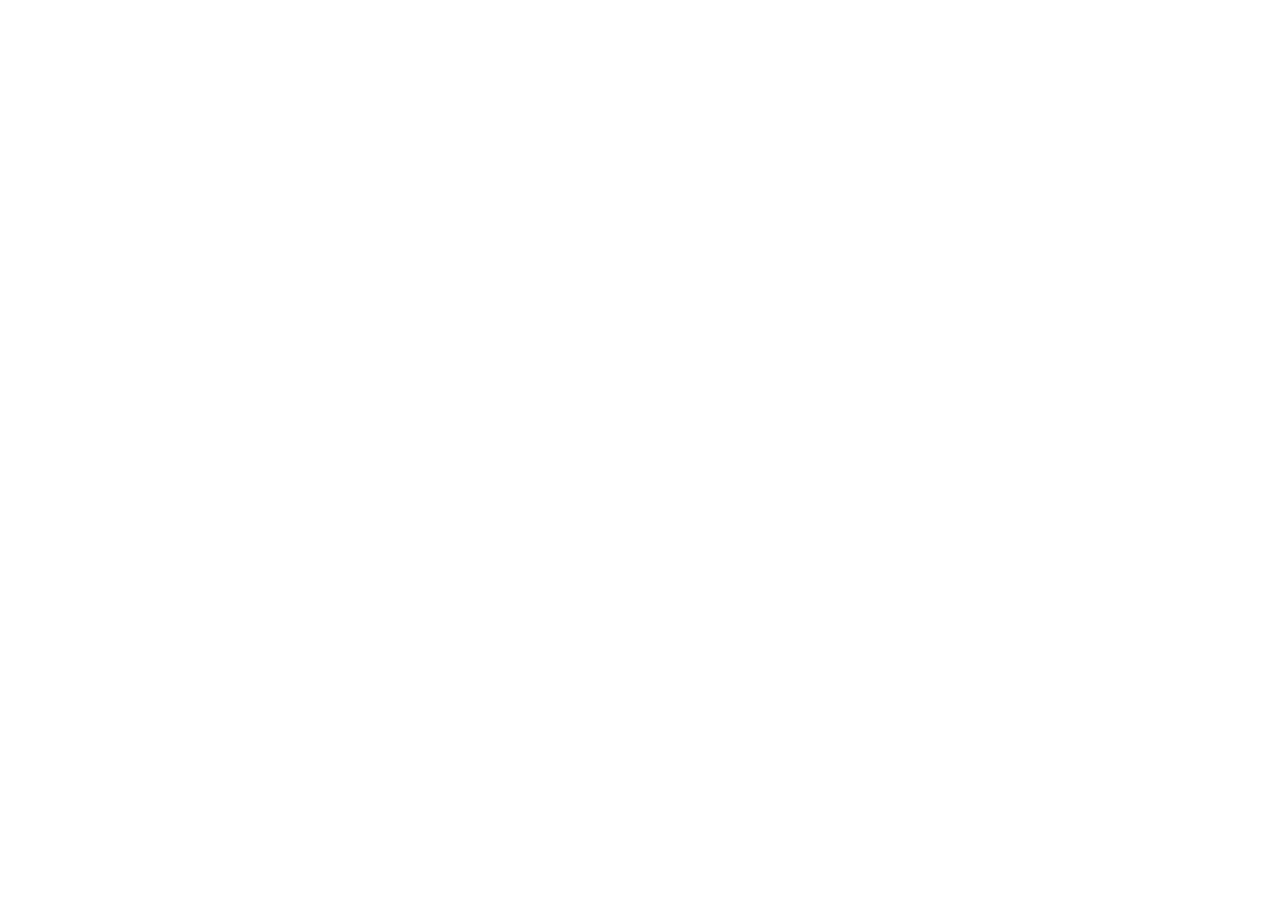
==== index.html @ 63971ac2 "feat: add ERGOFIT app entrypoint" ====
<!doctype html>
<html lang="es">
<head>
  <meta charset="utf-8">
  <meta name="viewport" content="width=device-width, initial-scale=1">
  <meta name="theme-color" content="#0d9488">
  <meta name="description" content="ERGOFIT — plataforma de seguimiento y gestión del riesgo ergonómico.">
  <link rel="manifest" href="manifest.json">
  <link rel="stylesheet" href="assets/css/styles.css">
  <title>ERGOFIT | Gestión ergonómica</title>
</head>
<body>
  <div id="app-shell"></div>
  <script src="assets/js/app.js" defer></script>
</body>
</html>
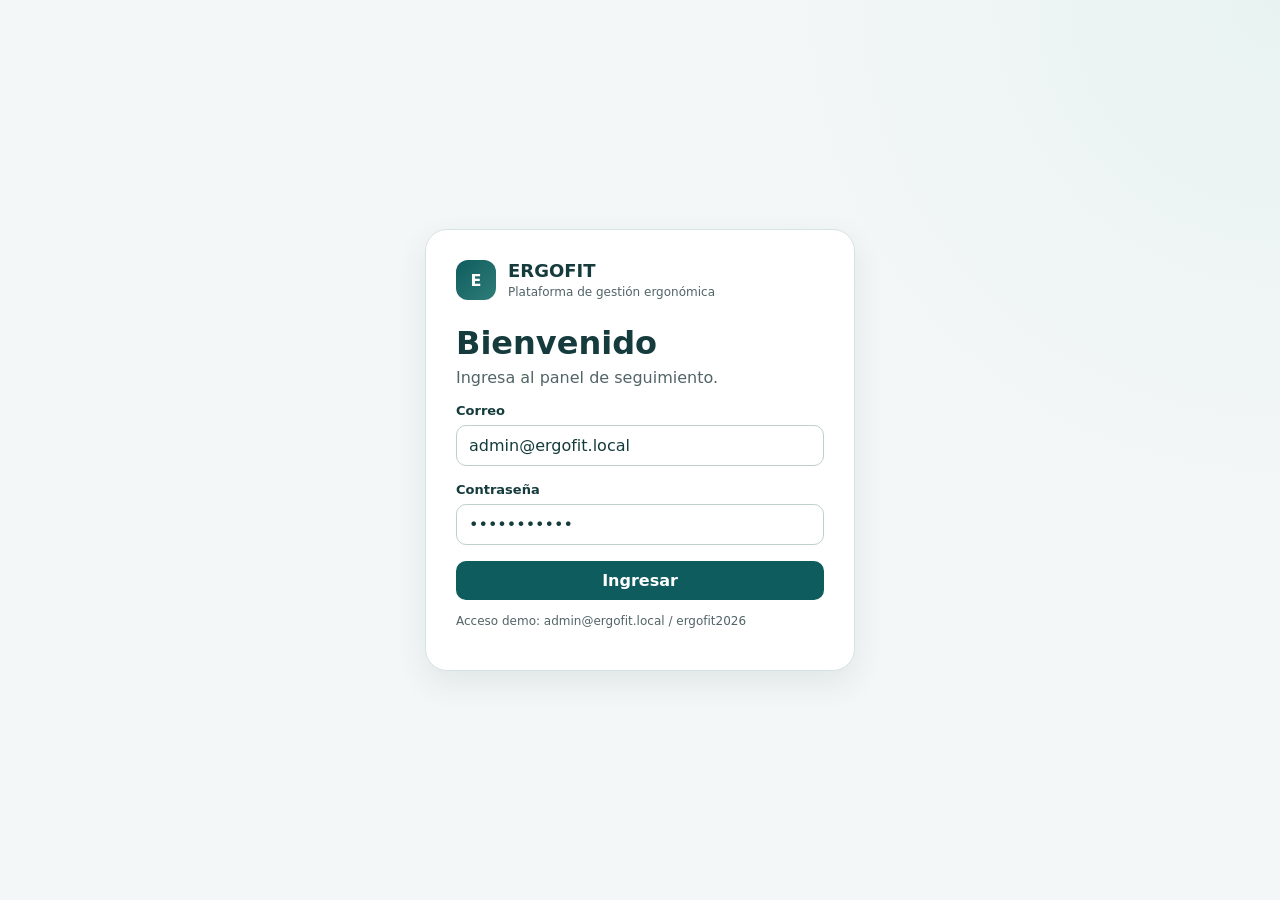
==== commit d685bafb: "feat: enable ERGOFIT PWA on main app" ====
--- a/index.html
+++ b/index.html
@@ -3,14 +3,20 @@
 <head>
   <meta charset="utf-8">
   <meta name="viewport" content="width=device-width, initial-scale=1">
-  <meta name="theme-color" content="#0d9488">
+  <meta name="theme-color" content="#0F5C5E">
   <meta name="description" content="ERGOFIT — plataforma de seguimiento y gestión del riesgo ergonómico.">
   <link rel="manifest" href="manifest.json">
+  <link rel="icon" href="assets/images/logo.svg">
   <link rel="stylesheet" href="assets/css/styles.css">
   <title>ERGOFIT | Gestión ergonómica</title>
 </head>
 <body>
   <div id="app-shell"></div>
   <script src="assets/js/app.js" defer></script>
+  <script>
+    if ('serviceWorker' in navigator) {
+      window.addEventListener('load', () => navigator.serviceWorker.register('./service-worker.js'));
+    }
+  </script>
 </body>
 </html>
--- a/assets/css/styles.css
+++ b/assets/css/styles.css
@@ -0,0 +1,82 @@
+:root{
+  --bg:#F4F7F7;
+  --card:#FFFFFF;
+  --ink:#153B3C;
+  --muted:#526466;
+  --primary:#0F5C5E;
+  --primary-dark:#0A4648;
+  --secondary:#2F7D78;
+  --secondary-light:#E8F3F1;
+  --accent:#E09F3E;
+  --accent-secondary:#D97745;
+  --line:#D7E3E2;
+  --danger:#B42318;
+  --warning:#E09F3E;
+  --success:#2F7D78;
+  --shadow:0 12px 32px rgba(21,59,60,.09);
+  font-family:Inter,ui-sans-serif,system-ui,-apple-system,BlinkMacSystemFont,"Segoe UI",sans-serif
+}
+*{box-sizing:border-box}
+body{margin:0;background:var(--bg);color:var(--ink)}
+button,input,select,textarea{font:inherit}
+button{cursor:pointer}
+.topbar{position:sticky;top:0;z-index:20;background:#fff;border-bottom:1px solid var(--line);display:flex;align-items:center;justify-content:space-between;padding:14px 22px}
+.brand{display:flex;gap:12px;align-items:center}
+.brand-mark{width:40px;height:40px;border-radius:12px;display:grid;place-items:center;background:linear-gradient(135deg,var(--primary),var(--secondary));color:#fff;font-weight:800}
+.brand strong{display:block;font-size:18px;color:var(--ink)}
+.brand span{font-size:12px;color:var(--muted)}
+.layout{display:grid;grid-template-columns:240px 1fr;min-height:calc(100vh - 69px)}
+.sidebar{padding:18px;border-right:1px solid var(--line);background:#F8FBFA}
+.nav{display:grid;gap:8px}
+.nav button{border:0;background:transparent;text-align:left;padding:11px 12px;border-radius:10px;color:var(--ink)}
+.nav button.active,.nav button:hover{background:var(--secondary-light);color:var(--primary);font-weight:700}
+.content{padding:26px;max-width:1500px;width:100%;margin:auto}
+.hero{display:flex;align-items:flex-start;justify-content:space-between;gap:20px;margin-bottom:22px}
+.hero h1{margin:0 0 8px;font-size:30px;color:var(--ink)}
+.hero p{margin:0;color:var(--muted)}
+.actions{display:flex;gap:10px;flex-wrap:wrap}
+.btn{border:0;border-radius:10px;padding:10px 14px;font-weight:700;transition:.18s ease}
+.btn-primary{background:var(--primary);color:#fff}
+.btn-primary:hover{background:var(--primary-dark);transform:translateY(-1px)}
+.btn-secondary{background:#fff;border:1px solid var(--line);color:var(--ink)}
+.btn-secondary:hover{background:var(--secondary-light);border-color:var(--secondary)}
+.grid{display:grid;gap:16px}
+.kpis{grid-template-columns:repeat(4,minmax(0,1fr))}
+.card{background:var(--card);border:1px solid var(--line);border-radius:16px;box-shadow:var(--shadow);padding:18px}
+.kpi .label{font-size:13px;color:var(--muted)}
+.kpi .value{font-size:30px;font-weight:800;margin-top:6px;color:var(--ink)}
+.kpi .trend{font-size:12px;color:var(--secondary);margin-top:4px;font-weight:700}
+.two{grid-template-columns:1.3fr 1fr}
+.table-wrap{overflow:auto}
+.table{width:100%;border-collapse:collapse}
+.table th,.table td{text-align:left;padding:12px 10px;border-bottom:1px solid var(--line);white-space:nowrap}
+.table th{font-size:12px;color:var(--muted);text-transform:uppercase;letter-spacing:.04em}
+.badge{display:inline-flex;padding:5px 9px;border-radius:999px;font-size:12px;font-weight:700}
+.badge.high{background:#FDECEC;color:#8B1E1E}
+.badge.medium{background:#FFF4D6;color:#6B4700}
+.badge.low{background:#E6F4F1;color:#145A55}
+.section-title{margin:0 0 12px;font-size:18px;color:var(--ink)}
+.muted{color:var(--muted)}
+.form-grid{grid-template-columns:repeat(2,minmax(0,1fr))}
+.field{display:grid;gap:7px}
+.field label{font-size:13px;font-weight:700;color:var(--ink)}
+.field input,.field select,.field textarea{border:1px solid #BFCFCE;border-radius:10px;padding:10px 12px;background:#fff;color:var(--ink)}
+.field input:focus,.field select:focus,.field textarea:focus{outline:3px solid rgba(47,125,120,.18);border-color:var(--secondary)}
+.field textarea{min-height:110px;resize:vertical}
+.full{grid-column:1/-1}
+.empty{padding:28px;text-align:center;color:var(--muted)}
+.login{min-height:100vh;display:grid;place-items:center;padding:24px;background:radial-gradient(circle at top right,#E8F3F1,transparent 35%),var(--bg)}
+.login-card{width:min(430px,100%);background:#fff;border:1px solid var(--line);border-radius:22px;box-shadow:var(--shadow);padding:30px}
+.login-card h1{margin:0 0 6px;color:var(--ink)}
+.login-card p{color:var(--muted);margin-top:0}
+.toast{position:fixed;right:20px;bottom:20px;background:var(--ink);color:#fff;border-radius:12px;padding:12px 15px;box-shadow:var(--shadow);z-index:50}
+.modal-backdrop{position:fixed;inset:0;background:rgba(21,59,60,.55);display:grid;place-items:center;padding:20px;z-index:40}
+.modal{width:min(680px,100%);background:#fff;border-radius:18px;padding:22px;box-shadow:var(--shadow)}
+.modal-head{display:flex;justify-content:space-between;align-items:center;margin-bottom:16px}
+.close{border:0;background:#EEF4F3;color:var(--ink);border-radius:8px;width:34px;height:34px}
+.list{display:grid;gap:10px}
+.list-row{display:flex;justify-content:space-between;gap:12px;align-items:center;padding:12px;border:1px solid var(--line);border-radius:12px}
+.small{font-size:12px}
+.footer-note{font-size:12px;color:var(--muted);margin-top:24px}
+@media(max-width:1100px){.layout{grid-template-columns:1fr}.sidebar{border-right:0;border-bottom:1px solid var(--line);overflow:auto}.nav{display:flex;gap:6px;flex-wrap:wrap}.kpis{grid-template-columns:repeat(2,minmax(0,1fr))}.two{grid-template-columns:1fr}}
+@media(max-width:650px){.content{padding:16px}.hero{display:block}.actions{margin-top:14px}.kpis,.form-grid{grid-template-columns:1fr}.topbar{padding:12px 14px}}
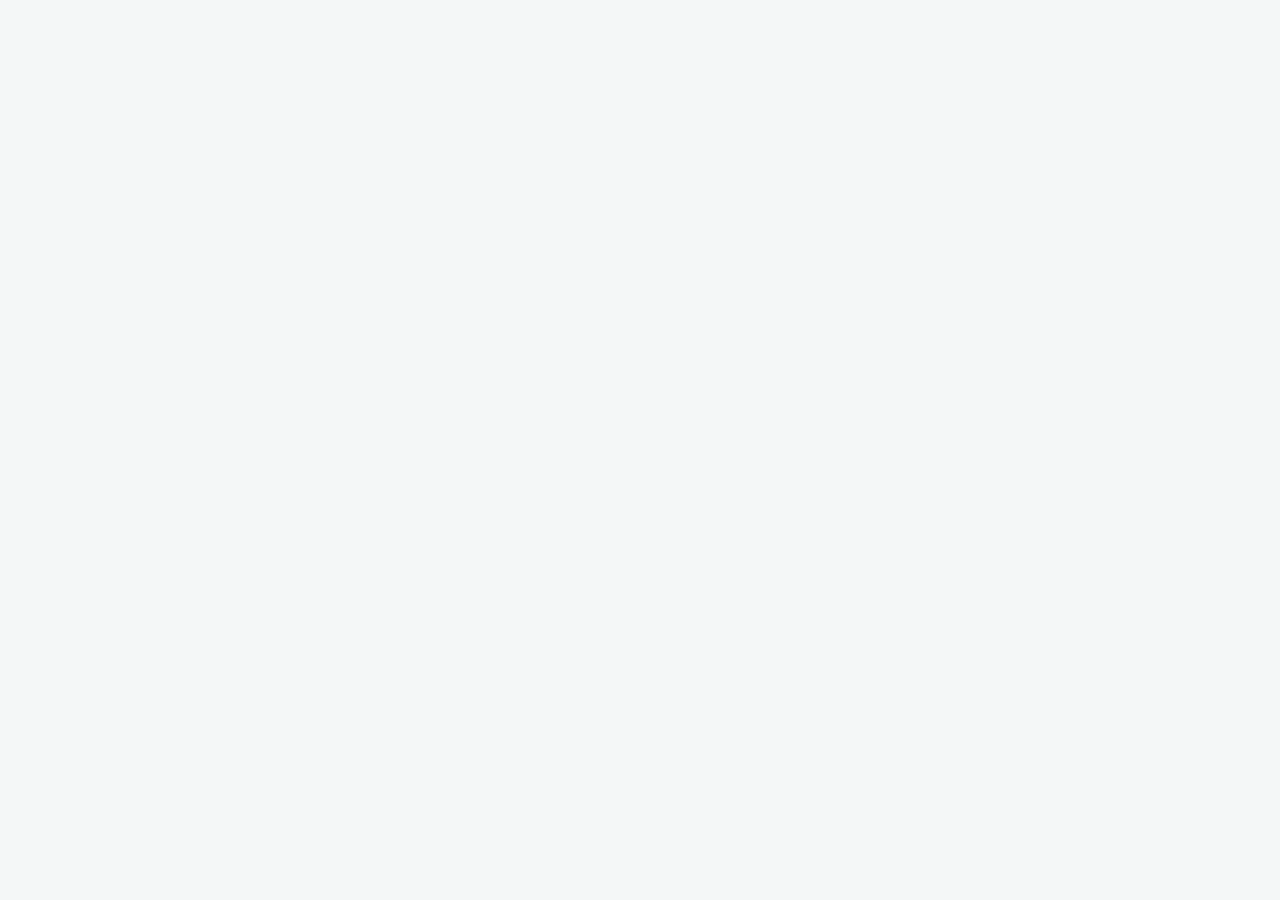
==== commit e5f7efbb: "Make Supabase real-time dashboard the primary ERGOFIT admin" ====
--- a/index.html
+++ b/index.html
@@ -12,11 +12,10 @@
 </head>
 <body>
   <div id="app-shell"></div>
-  <script src="assets/js/app.js" defer></script>
+  <script src="assets/js/supabase-config.js"></script>
+  <script src="assets/js/admin-cloud.js" defer></script>
   <script>
-    if ('serviceWorker' in navigator) {
-      window.addEventListener('load', () => navigator.serviceWorker.register('./service-worker.js'));
-    }
+    if ('serviceWorker' in navigator) window.addEventListener('load', () => navigator.serviceWorker.register('./service-worker.js'));
   </script>
 </body>
 </html>
